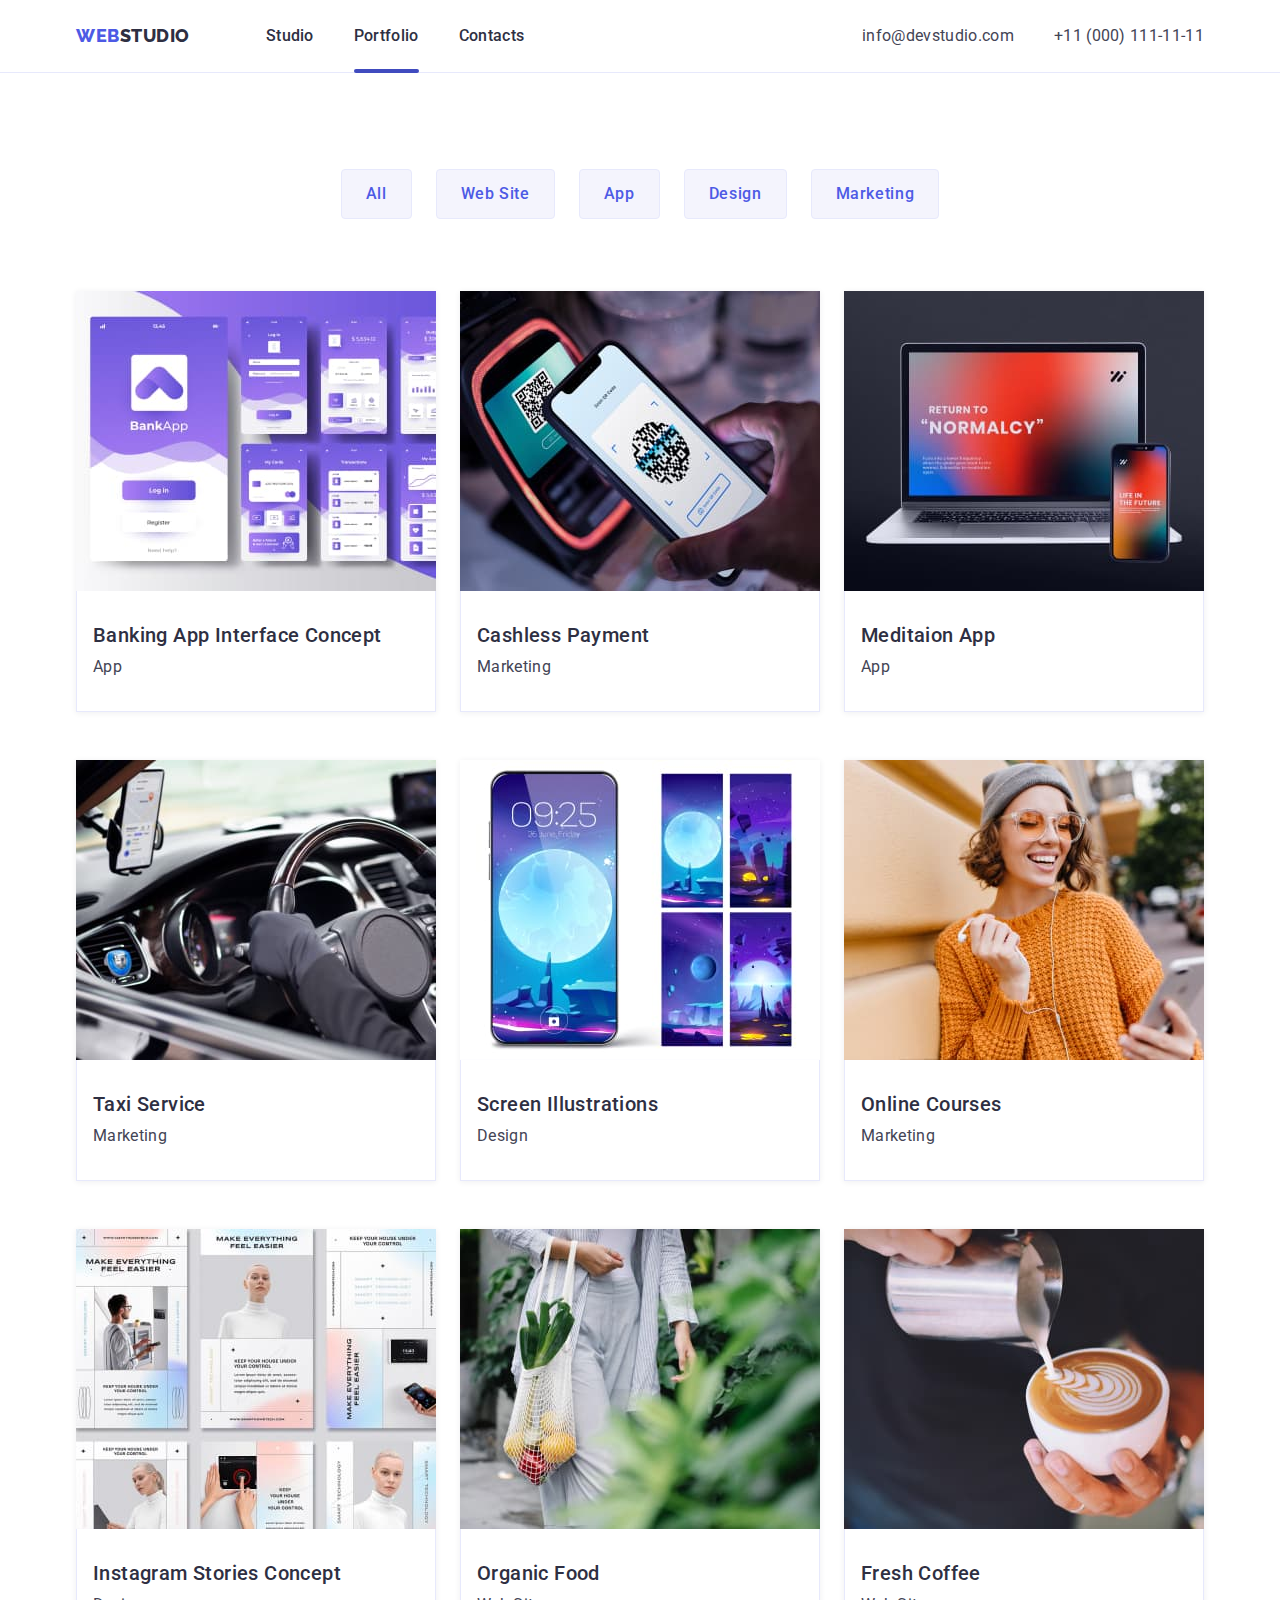
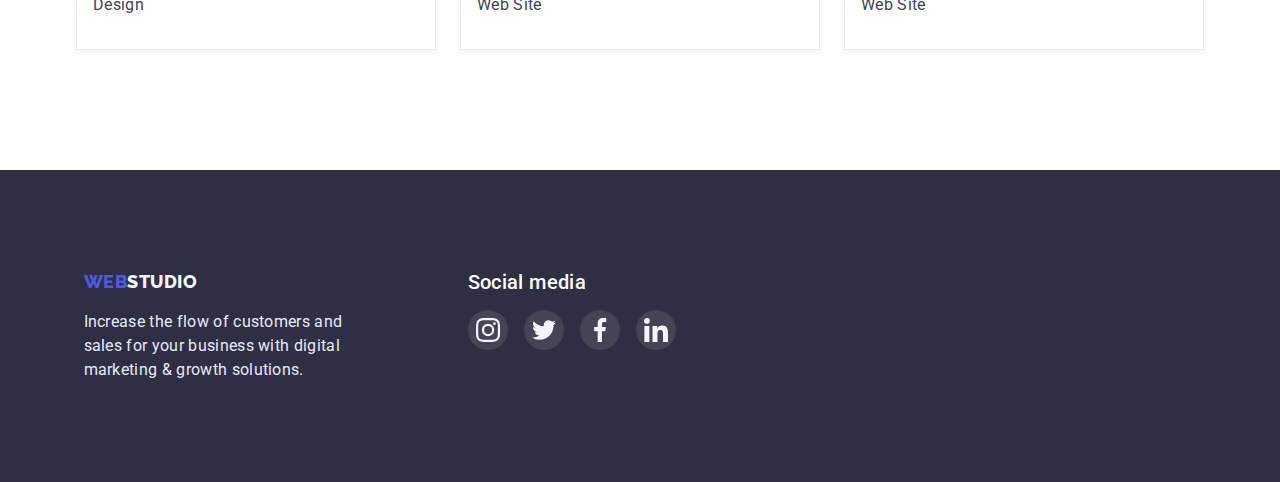
==== portfolio.html @ bfdf7312 "Initial commit" ====
<!DOCTYPE html>
<html lang="en">
  <head>
    <meta charset="UTF-8" />
    <meta http-equiv="X-UA-Compatible" content="IE=edge" />
    <meta name="viewport" content="width=device-width, initial-scale=1.0" />
    <title>Document</title>
    <style>
      @import url("https://fonts.googleapis.com/css2?family=Raleway:wght@800&family=Roboto:wght@400;500;700;900&display=swap");
    </style>
    <link
      rel="stylesheet"
      href="https://cdnjs.cloudflare.com/ajax/libs/modern-normalize/1.1.0/modern-normalize.min.css"
    />

    <link rel="stylesheet" href="./css/styles.css" />
  </head>
  <body>
    <header class="header border">
      <section class="section no-padding">
        <div class="container main-nav">
          <nav class="main-nav">
            <a href="./index.html" class="logo"
              >Web<span class="header-logo">Studio</span></a
            >

            <ul class="site-nav list">
              <li class="item">
                <a href="./index.html" class="link">Studio</a>
              </li>

              <li class="item">
                <a href="./portfolio.html" class="link current">Portfolio</a>
              </li>

              <li class="item"><a href="" class="link">Contacts</a></li>
            </ul>
          </nav>
          <ul class="mail-tel list">
            <li class="item">
              <a href="mailto:info@devstudio.com" class="mail"
                >info@devstudio.com</a
              >
            </li>

            <li class="item">
              <a href="tel:+110001111111" class="tel">+11 (000) 111-11-11</a>
            </li>
          </ul>
        </div>
      </section>
    </header>

    <!--buttons-->
    <main>
      <section class="section portfolio">
        <div class="container portfolio-btn">
          <h1 class="portfolio-title invisible">Portfolio</h1>
          <ul class="sorting list">
            <li class="sorting-btn">
              <button type="button" class="button-portfolio">All</button>
            </li>

            <li class="sorting-btn">
              <button type="button" class="button-portfolio">Web Site</button>
            </li>

            <li class="sorting-btn">
              <button type="button" class="button-portfolio">App</button>
            </li>
            <li class="sorting-btn">
              <button type="button" class="button-portfolio">Design</button>
            </li>
            <li class="sorting-btn">
              <button type="button" class="button-portfolio">Marketing</button>
            </li>
          </ul>

          <!--portfolio-->
          <ul class="card-set list">
            <li class="item-cards">
              <a href="" class="link">
                <div class="img-container">
                  <img
                    src="./images/portfolio/banking-app.jpg"
                    alt="banking app"
                    width="360"
                  />
                  <p class="overlay">
                    14 Stylish and User-Friendly App Design Concepts · Task
                    Manager App · Calorie Tracker App · Exotic Fruit Ecommerce
                    App · Cloud Storage App
                  </p>
                </div>
                <div class="card-thumb">
                  <h3 class="cards-title">Banking App Interface Concept</h3>
                  <p class="cards-text">App</p>
                </div></a
              >
            </li>

            <li class="item-cards">
              <a href="" class="link">
                <div class="img-container">
                  <img
                    src="./images/portfolio/cashless-payment.jpg"
                    alt="cashless payment"
                    width="360"
                  />
                  <p class="overlay">
                    14 Stylish and User-Friendly App Design Concepts · Task
                    Manager App · Calorie Tracker App · Exotic Fruit Ecommerce
                    App · Cloud Storage App
                  </p>
                </div>
                <div class="card-thumb">
                  <h3 class="cards-title">Cashless Payment</h3>
                  <p class="cards-text">Marketing</p>
                </div></a
              >
            </li>

            <li class="item-cards">
              <a href="" class="link">
                <div class="img-container">
                  <img
                    src="./images/portfolio/meditaion-app.jpg"
                    alt="meditaion app"
                    width="360"
                  />
                  <p class="overlay">
                    14 Stylish and User-Friendly App Design Concepts · Task
                    Manager App · Calorie Tracker App · Exotic Fruit Ecommerce
                    App · Cloud Storage App
                  </p>
                </div>
                <div class="card-thumb">
                  <h3 class="cards-title">Meditaion App</h3>
                  <p class="cards-text">App</p>
                </div>
              </a>
            </li>

            <li class="item-cards">
              <a href="" class="link">
                <div class="img-container">
                  <img
                    src="./images/portfolio/taxi-service.jpg"
                    alt="taxi service"
                    width="360"
                  />
                  <p class="overlay">
                    14 Stylish and User-Friendly App Design Concepts · Task
                    Manager App · Calorie Tracker App · Exotic Fruit Ecommerce
                    App · Cloud Storage App
                  </p>
                </div>

                <div class="card-thumb">
                  <h3 class="cards-title">Taxi Service</h3>
                  <p class="cards-text">Marketing</p>
                </div></a
              >
            </li>

            <li class="item-cards">
              <a href="" class="link">
                <div class="img-container">
                  <img
                    src="./images/portfolio/screen-illustration.jpg"
                    alt="screen illustrations"
                    width="360"
                  />
                  <p class="overlay">
                    14 Stylish and User-Friendly App Design Concepts · Task
                    Manager App · Calorie Tracker App · Exotic Fruit Ecommerce
                    App · Cloud Storage App
                  </p>
                </div>
                <div class="card-thumb">
                  <h3 class="cards-title">Screen Illustrations</h3>
                  <p class="cards-text">Design</p>
                </div></a
              >
            </li>

            <li class="item-cards">
              <a href="" class="link">
                <div class="img-container">
                  <img
                    src="./images/portfolio/online-courses.jpg"
                    alt="online courses"
                    width="360"
                  />
                  <p class="overlay">
                    14 Stylish and User-Friendly App Design Concepts · Task
                    Manager App · Calorie Tracker App · Exotic Fruit Ecommerce
                    App · Cloud Storage App
                  </p>
                </div>
                <div class="card-thumb">
                  <h3 class="cards-title">Online Courses</h3>
                  <p class="cards-text">Marketing</p>
                </div></a
              >
            </li>

            <li class="item-cards">
              <a href="" class="link">
                <div class="img-container">
                  <img
                    src="./images/portfolio/ig-stories-concept.jpg"
                    alt="instagram stories concept"
                    width="360"
                  />
                  <p class="overlay">
                    14 Stylish and User-Friendly App Design Concepts · Task
                    Manager App · Calorie Tracker App · Exotic Fruit Ecommerce
                    App · Cloud Storage App
                  </p>
                </div>
                <div class="card-thumb">
                  <h3 class="cards-title">Instagram Stories Concept</h3>
                  <p class="cards-text">Design</p>
                </div></a
              >
            </li>

            <li class="item-cards">
              <a href="" class="link">
                <div class="img-container">
                  <img
                    src="./images/portfolio/organic-food.jpg"
                    alt="organic food"
                    width="360"
                  />
                  <p class="overlay">
                    14 Stylish and User-Friendly App Design Concepts · Task
                    Manager App · Calorie Tracker App · Exotic Fruit Ecommerce
                    App · Cloud Storage App
                  </p>
                </div>
                <div class="card-thumb">
                  <h3 class="cards-title">Organic Food</h3>
                  <p class="cards-text">Web Site</p>
                </div></a
              >
            </li>

            <li class="item-cards">
              <a href="" class="link">
                <div class="img-container">
                  <img
                    src="./images/portfolio/fresh-cofee.jpg"
                    alt="fresh Coffee"
                    width="360"
                  />
                  <p class="overlay">
                    14 Stylish and User-Friendly App Design Concepts · Task
                    Manager App · Calorie Tracker App · Exotic Fruit Ecommerce
                    App · Cloud Storage App
                  </p>
                </div>
                <div class="card-thumb">
                  <h3 class="cards-title">Fresh Coffee</h3>
                  <p class="cards-text">Web Site</p>
                </div></a
              >
            </li>
          </ul>
        </div>
      </section>
    </main>

    <footer class="footer">
      <div class="container footer-container">
        <div class="footer-main">
          <a href="./index.html" class="logo"
            >Web<span class="footer-logo">Studio</span></a
          >
          <p class="footer-text">
            Increase the flow of customers and sales for your business with
            digital marketing & growth solutions.
          </p>
        </div>
        <div class="footer-soc">
          <h3 class="name-title footer-title">Social media</h3>
          <ul class="footer-soc-list list">
            <li class="footer-soc-item">
              <a href="" class="footer-soc-link link"
                ><svg class="footer-soc-icon" width="24px" height="24px">
                  <use href="./images/icons.svg#icon-instagram"></use>
                </svg>
              </a>
            </li>
            <li class="footer-soc-item">
              <a href="" class="footer-soc-link link"
                ><svg class="footer-soc-icon" width="24x" height="24px">
                  <use href="./images/icons.svg#icon-twitter"></use>
                </svg>
              </a>
            </li>
            <li class="footer-soc-item">
              <a href="" class="footer-soc-link link"
                ><svg class="footer-soc-icon" width="24px" height="24px">
                  <use href="./images/icons.svg#icon-facebook"></use>
                </svg>
              </a>
            </li>
            <li class="footer-soc-item">
              <a href="" class="footer-soc-link link"
                ><svg class="footer-soc-icon" width="24px" height="24px">
                  <use href="./images/icons.svg#icon-linkedin"></use>
                </svg>
              </a>
            </li>
          </ul>
        </div>
      </div>
    </footer>
  </body>
</html>
---- css/styles.css ----
:root {
  --primary-text-color: #434455;
  --title-text-color: #2e2f42;
  --accent-color: #4d5ae5;
  --primary-white-color: #ffffff;
  --secondary-background-color: #f4f4fd;
  --dark-accent-color: #404bbf;
  --card-set-gap: 24px;
}
/*styles for index.html*/
* {
  margin: 0;
  padding: 0;
  box-sizing: border-box;
}
body {
  background-color: var(--primary-white-color);
  color: var(--primary-text-color);

  font-family: Roboto, sans-serif;
}

a,
h1,
h2,
h3,
h4,
h5,
h6,
p,
ul {
  margin-top: 0;
  margin-bottom: 0;
}

img {
  display: block;
  max-width: 100%;
  height: auto;
}
.invisible {
  display: none;
}

.list {
  padding: 0;
  margin: 0;
  list-style: none;
}

/*header*/

.header {
  background-color: var(--primary-white-color);
  padding: 0;
}

/* main-nav */

.main-nav {
  display: flex;
  align-items: center;
  justify-content: space-around;
}

/* logo */

.logo {
  color: var(--accent-color);
  font-family: Raleway, sans-serif;
  font-style: normal;

  font-weight: 800;
  font-size: 18px;
  line-height: 1.33;
  letter-spacing: 0.03em;
  text-transform: uppercase;
  text-decoration: none;
}

.header-logo {
  color: var(--title-text-color);
}

.header.border {
  border-bottom: 1px solid #e7e9fc;
}

/* site-nav */

.site-nav {
  display: flex;
  margin-left: 76px;
}

.site-nav .item + .item {
  margin-left: 40px;
}
.link {
  text-decoration: none;
}
.site-nav .link {
  display: block;
  padding-top: 24px;
  padding-bottom: 24px;

  color: var(--title-text-color);
  font-style: normal;
  font-weight: 500;
  font-size: 16px;
  line-height: 1.5;
  letter-spacing: 0.02em;
  text-decoration: none;
  transition: color 250ms cubic-bezier(0.4, 0, 0.2, 1);
}

.site-nav .link:hover,
.site-nav .link:focus {
  color: var(--primary-text-color);
}

.site-nav .link:active {
  color: var(--dark-accent-color);
}

.item {
  position: relative;
}

.site-nav .link.current::after {
  content: "";
  position: absolute;
  left: 0;
  bottom: -1px;
  transition: transform 250ms cubic-bezier(0.4, 0, 0.2, 1);
  width: 100%;
  height: 4px;
  background-color: var(--dark-accent-color);
  border-radius: 2px;
}

.site-nav .link.current:hover,
.site-nav .link.current:focus {
  color: var(--dark-accent-color);
}

/* contacts */
.mail-tel {
  display: flex;
  margin-left: auto;
}

.mail-tel .item + .item {
  margin-left: 40px;
}

.mail-tel,
.mail,
.tel {
  color: var(--primary-text-color);
  font-style: normal;
  font-weight: 400;
  font-size: 16px;
  line-height: 1.5;
  letter-spacing: 0.02em;
  text-decoration: none;

  transition: color 250ms cubic-bezier(0.4, 0, 0.2, 1);
}

.mail-tel:hover,
.mail:hover,
.tel:hover,
.mail-tel:focus,
.mail:focus,
.tel:focus {
  color: var(--dark-accent-color);
}

/* container */
.container {
  margin-left: auto;
  margin-right: auto;
  padding-left: 15px;
  padding-right: 15px;
  width: 1158px;
}

/* hero */
.section.hero {
  max-width: 1440px;
  height: 600px;
  background-image: linear-gradient(
      rgba(46, 47, 66, 0.7),
      rgba(46, 47, 66, 0.7)
    ),
    url(../images/people-office.jpg);

  background-repeat: no-repeat;
  background-position: center;
  background-size: cover;
  margin: 0 auto;
}

.section.no-padding {
  padding-top: 0;
  padding-bottom: 0;
}

.section {
  padding-top: 120px;
  padding-bottom: 120px;
}

.hero {
  padding-top: 188px;
  padding-bottom: 188px;
  background-color: var(--title-text-color);
  text-align: center;
}
.hero-title {
  margin-left: auto;
  margin-right: auto;
  margin-top: 0;
  margin-bottom: 48px;

  color: var(--primary-white-color);
  font-style: normal;
  font-weight: 700;
  font-size: 56px;
  line-height: 1.07;
  letter-spacing: 0.02em;
  text-align: center;
}

.button {
  display: inline-block;
  padding: 16px 32px;
  min-width: 169px;

  border: none;
  color: var(--primary-white-color);
  background-color: var(--accent-color);
  box-shadow: 0px 4px 4px rgba(0, 0, 0, 0.15);
  border-radius: 4px;
  font-weight: 500;
  font-size: 16px;
  line-height: 1.18;
  align-items: center;
  letter-spacing: 0.04em;
  cursor: pointer;

  transition: background-color 250ms cubic-bezier(0.4, 0, 0.2, 1),
    box-shadow 250ms cubic-bezier(0.4, 0, 0.2, 1);
}

.button:hover,
button:focus {
  background-color: var(--dark-accent-color);
  box-shadow: 0px 1px 6px rgba(46, 47, 66, 0.08),
    0px 1px 1px rgba(46, 47, 66, 0.16), 0px 2px 1px rgba(46, 47, 66, 0.08);
}

.button:active {
  background-color: var(--dark-accent-color);
  box-shadow: 0px 4px 4px rgba(0, 0, 0, 0.15);
  border-radius: 4px;
}

/* foundation */

.section-title {
  margin-top: 0;
  margin-bottom: 72px;

  color: var(--title-text-color);
  font-weight: 700;
  font-size: 36px;
  line-height: 1.1;
  text-align: center;
  text-transform: capitalize;
  letter-spacing: 0.02em;
}
.foundation-list {
  display: flex;
}

.foundation-list .foundation-text + .foundation-text {
  margin-left: 24px;
}

.foundation-list .title {
  margin-top: 0;
  margin-bottom: 8px;
  color: var(--title-text-color);
  font-style: normal;
  font-weight: 500;
  font-size: 20px;
  line-height: 1.2;
  letter-spacing: 0.02em;
}

.text {
  font-style: normal;
  font-weight: 400;
  font-size: 16px;
  line-height: 1.5;
  letter-spacing: 0.02em;
  margin-top: 0;
  margin-bottom: 0;
  padding-bottom: 0;
}

.icon-container {
  display: flex;
  align-items: center;
  justify-content: center;
  border-radius: 4px;
  margin-bottom: 8px;
  background-color: var(--secondary-background-color);
  width: 264px;
  height: 112px;
}

.foundation-icon {
  width: 64px;
  height: 64px;
}

/* what are we doing */

.work {
  display: flex;
  padding-top: 0;
}
.work .item-img + .item-img {
  margin-left: 24px;
}

/* team */

.team {
  display: flex;
  background-color: var(--secondary-background-color);
}

.team .item-team + .item-team {
  margin-left: 24px;
}
.card-content {
  height: 168px;
  width: 264px;
  padding: 32px 16px;
  background-color: var(--primary-white-color);
  box-shadow: 0px 1px 6px rgba(46, 47, 66, 0.08),
    0px 1px 1px rgba(46, 47, 66, 0.16), 0px 2px 1px rgba(46, 47, 66, 0.08);
  border-radius: 0px 0px 4px 4px;
}

.name-title {
  margin-top: 0;
  margin-bottom: 8px;

  color: var(--title-text-color);
  font-style: normal;
  font-weight: 500;
  font-size: 20px;
  line-height: 1.2;
  letter-spacing: 0.02em;
  text-align: center;
}

.name-text {
  margin-top: 0;
  margin-bottom: 0px;

  color: var(--primary-text-color);
  font-weight: 400;
  font-size: 16px;
  line-height: 1.5;
  letter-spacing: 0.02em;
  text-align: center;
}
.team-soc-list {
  display: flex;
  justify-content: center;
  align-items: center;
}

.team-soc-item {
  width: 40px;
  height: 40px;
}

.team-soc-link {
  margin-top: 8px;
  width: 100%;
  height: 100%;
  border-radius: 50%;
  background-color: var(--accent-color);
  display: flex;
  align-items: center;
  justify-content: center;

  transition: background-color 250ms cubic-bezier(0.4, 0, 0.2, 1);
}
.team-soc-link:hover,
.team-soc-link:focus {
  background-color: var(--dark-accent-color);
}

.team-soc-list .team-soc-item + .team-soc-item {
  margin-left: 24px;
}

.team-soc-icon {
  fill: #f4f4fd;
}

/*customers*/
.section.customers {
  padding-top: 130px;
}

.customers-list {
  display: flex;
  justify-content: center;
  align-items: center;
}

.customers-item {
  width: 168px;
  height: 88px;
}

.customers-link {
  display: flex;
  align-items: center;
  justify-content: center;

  width: 100%;
  height: 100%;
  border: 1px solid #8e8f99;
  border-radius: 4px;

  transition: border 250ms cubic-bezier(0.4, 0, 0.2, 1);
}

.customers-link:hover,
.customers-link:focus {
  border: 1px solid var(--dark-accent-color);
}

.customers-icon {
  fill: #8e8f99;

  transition: fill 250ms cubic-bezier(0.4, 0, 0.2, 1);
}

.customers-link:hover .customers-icon,
.customers-link:focus .customers-icon {
  fill: var(--dark-accent-color);
}

.customers-list .customers-item + .customers-item {
  margin-left: 24px;
}

/* footer */
.footer {
  padding-top: 100px;
  padding-bottom: 100px;
  padding-left: 15px;
  background-color: var(--title-text-color);
  display: flex;
}

.footer-container {
  display: flex;
}

.footer-logo {
  color: var(--secondary-background-color);
}
.footer-text {
  width: 264px;
  margin-top: 16px;
  margin-bottom: 0;
  color: #e7e9fc;
  font-style: normal;
  font-weight: 400;
  font-size: 16px;
  line-height: 1.5;
  letter-spacing: 0.02em;
}

.name-title.footer-title {
  margin-bottom: 0;
  color: var(--primary-white-color);
  text-align: left;
}

.footer-soc {
  margin-left: 120px;
}

.footer-soc-list {
  display: flex;
  justify-content: center;
}

.footer-soc-item {
  width: 40px;
  height: 40px;
}

.footer-soc-link {
  margin-top: 16px;
  width: 100%;
  height: 100%;
  border-radius: 50%;
  background: rgba(255, 255, 255, 0.1);
  display: flex;
  align-items: center;
  justify-content: center;

  transition: background-color 250ms cubic-bezier(0.4, 0, 0.2, 1);
}
.footer-soc-link:hover,
.footer-soc-link:focus {
  background-color: #31d0aa;
}

.footer-soc-list .footer-soc-item + .footer-soc-item {
  margin-left: 16px;
}

.footer-soc-icon {
  fill: #f4f4fd;
}

/*styles for portfolio.html*/

/* buttons */

.section.portfolio {
  padding-top: 96px;
}

.portfolio-title {
  margin-top: 0;
  margin-bottom: 0;
  padding: 0;
}
.sorting {
  display: flex;
  justify-content: center;
  margin-bottom: 72px;
}

.sorting .sorting-btn + .sorting-btn {
  margin-left: 24px;
}

.button-portfolio {
  display: inline-block;
  padding: 12px 24px;
  min-width: 69px;

  color: var(--accent-color);
  background: var(--secondary-background-color);
  border: 1px solid #e7e9fc;
  border-radius: 4px;
  font-weight: 500;
  font-size: 16px;
  line-height: 1.5;
  align-items: center;
  letter-spacing: 0.04em;
  cursor: pointer;
  text-align: center;
  transition: color 250ms cubic-bezier(0.4, 0, 0.2, 1),
    background-color 250ms cubic-bezier(0.4, 0, 0.2, 1),
    box-shadow 250ms cubic-bezier(0.4, 0, 0.2, 1),
    border 250ms cubic-bezier(0.4, 0, 0.2, 1);
}

.button-portfolio:hover,
.button-portfolio:focus {
  color: var(--primary-white-color);
  background-color: var(--dark-accent-color);
  box-shadow: 0px 3px 1px rgba(0, 0, 0, 0.1), 0px 2px 1px rgba(0, 0, 0, 0.08),
    0px 2px 2px rgba(0, 0, 0, 0.12);
  border: 1px solid var(--accent-color);
}

.cards-title {
  margin-bottom: 8px;

  color: var(--title-text-color);
  font-weight: 500;
  font-size: 20px;
  line-height: 1.2;
  letter-spacing: 0.02em;
}

.cards-text {
  margin-top: 0;
  margin-bottom: 0;

  color: var(--primary-text-color);
  font-weight: 400;
  font-size: 16px;
  line-height: 1.5;
  letter-spacing: 0.02em;
}
/* card-set */

.card-set {
  padding: 0;
  margin: 0;
  list-style: none;

  display: flex;
  flex-wrap: wrap;

  margin-left: calc(-1 * var(--card-set-gap));
}

.card-set > .item-cards {
  flex-basis: calc(100% / 3 - var(--card-set-gap));
  margin-left: var(--card-set-gap);
}
.item-cards {
  margin-top: 0;
  margin-bottom: 48px;
  box-shadow: 0px 1px 6px rgba(46, 47, 66, 0.08);
  transition: box-shadow 250ms cubic-bezier(0.4, 0, 0.2, 1);
}

.item-cards:hover {
  box-shadow: 0px 1px 6px rgba(46, 47, 66, 0.08),
    0px 1px 1px rgba(46, 47, 66, 0.16), 0px 2px 1px rgba(46, 47, 66, 0.08);
}

.item-cards:nth-last-child(-n + 3) {
  margin-bottom: 0;
}

.card-thumb {
  padding: 32px 16px;
  background-color: var(--primary-white-color);

  border: 1px solid #e7e9fc;
  border-top: 0;
}

.item-cards:hover .overlay,
.item-cards:focus .overlay {
  border: 0.5px solid #f4f4fd;
  box-shadow: 0px 1px 6px rgba(46, 47, 66, 0.08),
    0px 1px 1px rgba(46, 47, 66, 0.16), 0px 2px 1px rgba(46, 47, 66, 0.08);
}
.img-container:hover .overlay,
.img-container:focus .overlay {
  transform: translate(0, 0);
}

.img-container {
  position: relative;
  overflow: hidden;
}

.overlay {
  position: absolute;
  left: 0;
  top: 0;
  transform: translate(0, 100%);
  transition: transform 250ms cubic-bezier(0.4, 0, 0.2, 1);

  width: 100%;
  height: 100%;
  color: var(--secondary-background-color);
  font-style: normal;
  font-weight: 400;
  font-size: 16px;
  line-height: 24px;
  letter-spacing: 0.02em;
  background: var(--accent-color);
  background-blend-mode: soft-light;
  mix-blend-mode: normal;
  padding: 40px 32px 164px 32px;
}
.item-cards:hover .overlay,
.item-cards:focus .overlay {
  transform: translate(0, 0);
}

/* modal */
.backdrop.is-hidden {
  opacity: 0;
  visibility: hidden;
  pointer-events: none;
}

.backdrop {
  position: fixed;
  top: 0;
  left: 0;
  z-index: 100;

  width: 100%;
  height: 100%;
  background-color: rgba(46, 47, 66, 0.4);
  transition: opacity 250ms cubic-bezier(0.4, 0, 0.2, 1),
    visibility 250ms cubic-bezier(0.4, 0, 0.2, 1);
}

.modal {
  position: absolute;
  top: 50%;
  left: 50%;
  transform: translate(-50%, -50%);

  width: 408px;
  height: 576px;

  background-color: #fcfcfc;
  box-shadow: 0px 1px 1px rgba(0, 0, 0, 0.14), 0px 1px 3px rgba(0, 0, 0, 0.12),
    0px 2px 1px rgba(0, 0, 0, 0.2);
  border-radius: 4px;
}

.modal-btn {
  position: absolute;
  top: 24px;
  right: 24px;
  padding: 0;

  display: flex;
  justify-content: center;
  align-items: center;

  width: 24px;
  height: 24px;
  border-radius: 50%;
  background-color: #e7e9fc;
  border: 1px solid rgba(0, 0, 0, 0.1);
  cursor: pointer;

  transition: background-color 250ms cubic-bezier(0.4, 0, 0.2, 1);
}

.modal-btn:hover,
.modal-btn:focus {
  background-color: var(--dark-accent-color);
}

.modal-btn-icon {
  fill: #000;
  transition: fill 250ms cubic-bezier(0.4, 0, 0.2, 1);
}

.modal-btn:hover .modal-btn-icon,
.modal-btn:focus .modal-btn-icon {
  fill: var(--primary-white-color);
}
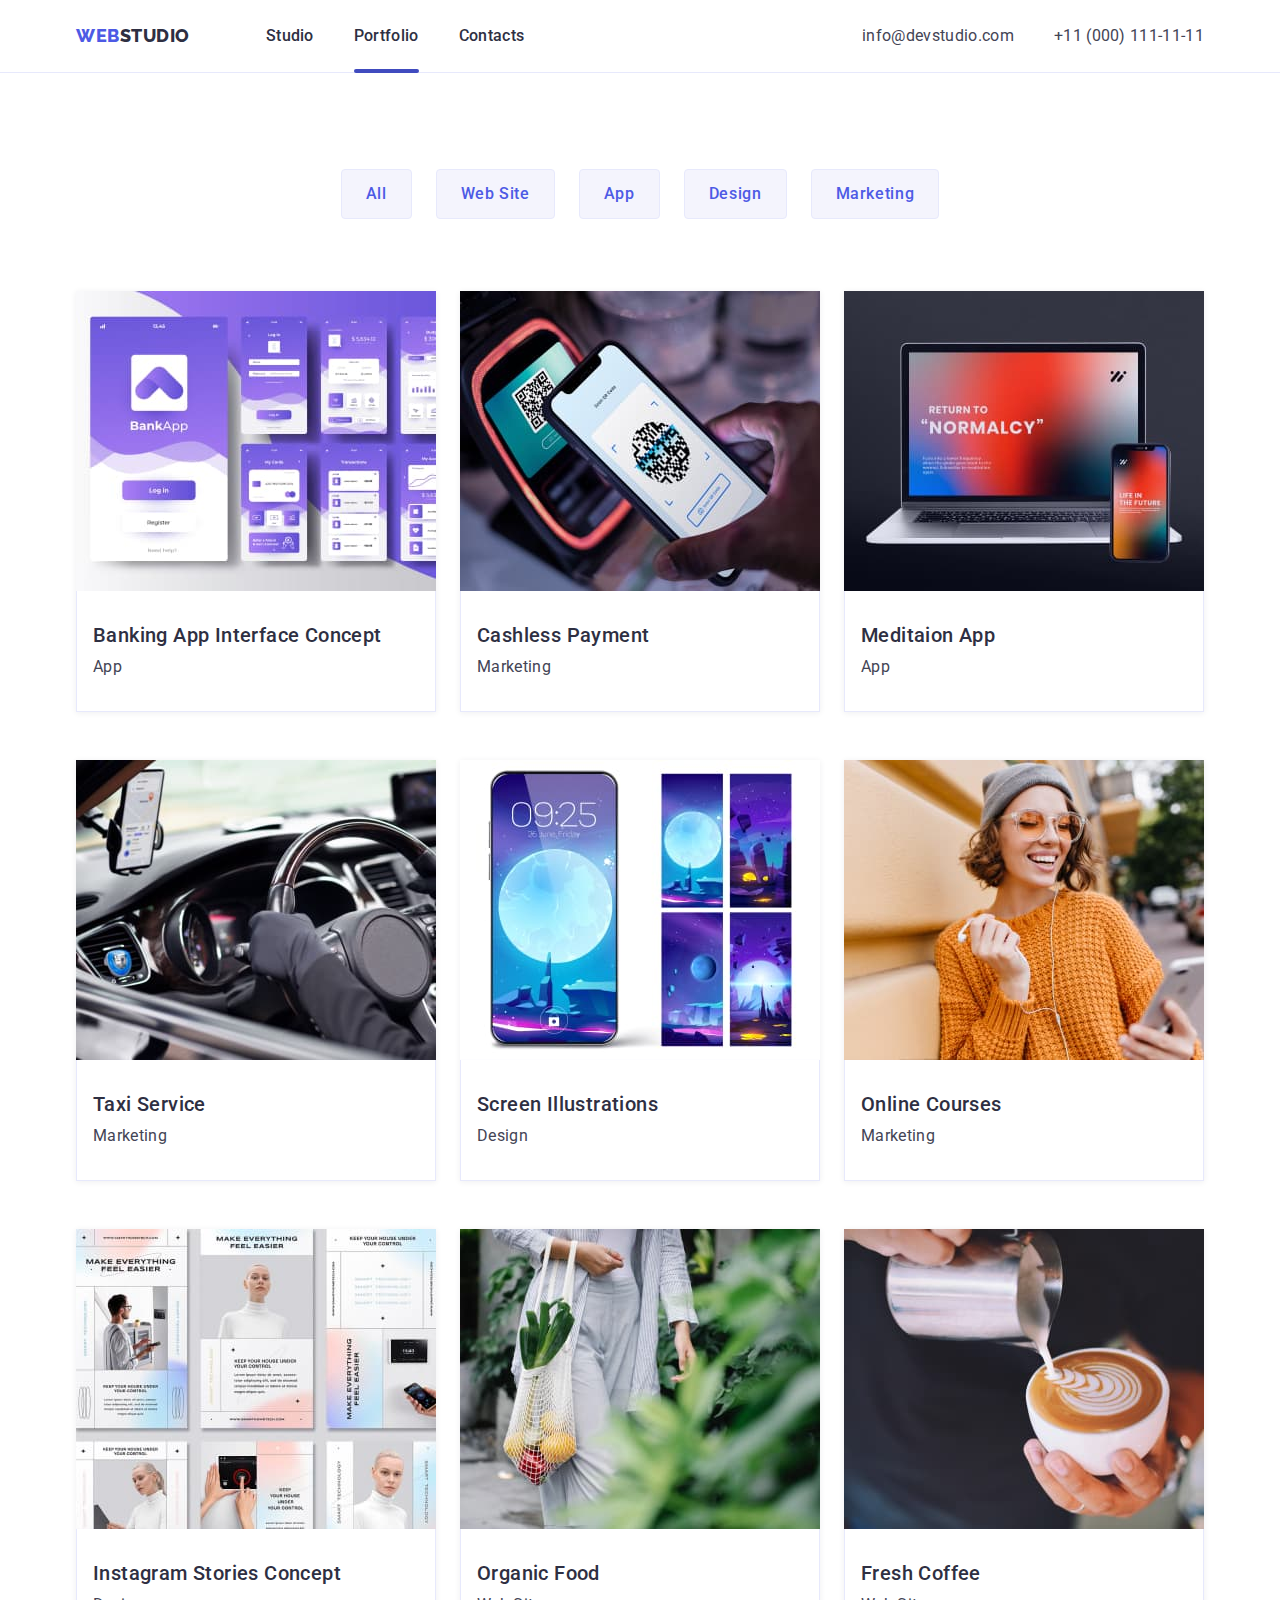
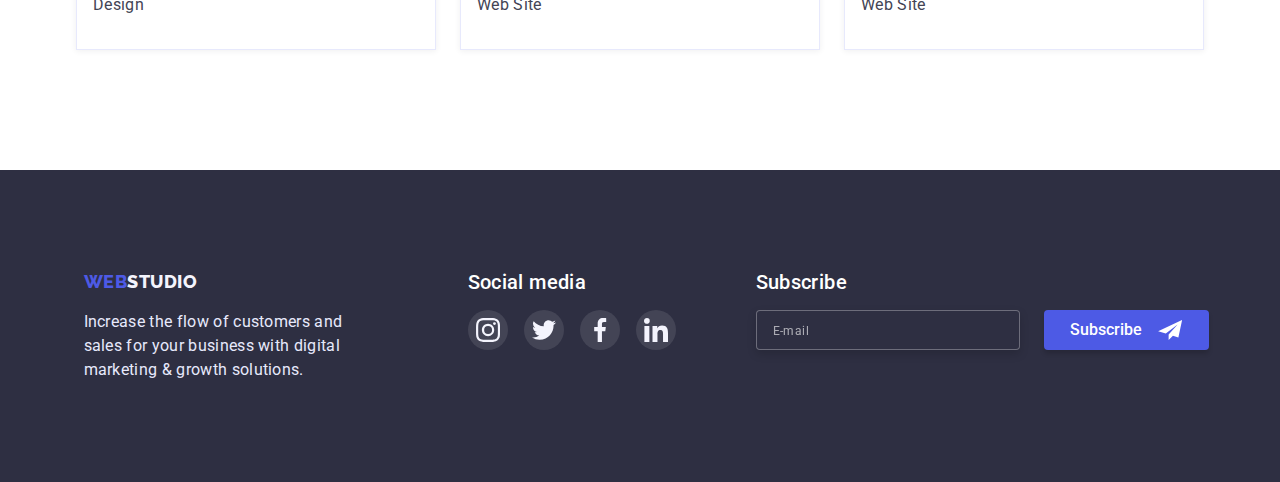
==== commit 19bfded7: "hw 6" ====
--- a/portfolio.html
+++ b/portfolio.html
@@ -272,6 +272,7 @@
       </section>
     </main>
 
+   
     <footer class="footer">
       <div class="container footer-container">
         <div class="footer-main">
@@ -316,7 +317,22 @@
             </li>
           </ul>
         </div>
+      <div class="subscribe-footer">
+          <form class="form-footer">
+            <h3 class="name-title footer-title">Subscribe</h3>
+            <div class="subscribe-container">
+              <input class="sub-input" type="email" name="email" placeholder="E-mail" />
+              <button type="submit" class="footer-btn">Subscribe
+                <svg class="send-icon" width="24px" height="20px">
+                  <use href="./images/icons.svg#icon-send"></use>
+                </svg>
+              </button>
+            </div>
+          </form>
+        </div>
       </div>
+      </div>
+
     </footer>
   </body>
 </html>
--- a/css/styles.css
+++ b/css/styles.css
@@ -48,6 +48,7 @@
   list-style: none;
 }
 
+
 /*header*/
 
 .header {
@@ -67,7 +68,7 @@
 
 .logo {
   color: var(--accent-color);
-  font-family: Raleway, sans-serif;
+  font-family: Raleway, sans-serif; 
   font-style: normal;
 
   font-weight: 800;
@@ -470,6 +471,7 @@
 .footer {
   padding-top: 100px;
   padding-bottom: 100px;
+ 
   padding-left: 15px;
   background-color: var(--title-text-color);
   display: flex;
@@ -539,6 +541,86 @@
   fill: #f4f4fd;
 }
 
+.subscribe-footer { padding: 0;
+  display: block;
+  margin-left: 80px;
+}
+
+.form-footer {
+  }
+
+
+.subscribe-container {display: flex;}
+
+.sub-input { padding: 8px 16px;
+  margin-top: 16px;
+  width: 264px;
+height: 40px;
+
+  background: #2E2F42;
+  border: 1px solid rgba(255, 255, 255, 0.3);
+filter: drop-shadow(0px 4px 4px rgba(0, 0, 0, 0.15));
+border-radius: 4px;
+
+
+color: var(--primary-white-color);}
+
+.sub-input::placeholder {
+
+  
+  font-weight: 400;
+  font-size: 12px;
+  line-height: 2;
+
+ letter-spacing: 0.04em;
+
+color: rgba(255, 255, 255, 0.6);}
+
+.sub-input:focus
+ {outline: none;
+  border: 1px solid #4D5AE5;
+  
+}
+
+.footer-btn {
+  display: flex;
+flex-direction: row;
+margin-top: 16px;
+margin-left: 24px;
+padding: 8px 24px;
+  
+width: 165px;
+height: 40px;
+
+justify-content: center;
+align-items: center;
+text-align: center;
+
+border: none;
+color: var(--primary-white-color);
+background-color: var(--accent-color);
+box-shadow: 0px 4px 4px rgba(0, 0, 0, 0.15);
+border-radius: 4px;
+
+font-weight: 500;
+font-size: 16px;
+line-height: 1.5;
+
+cursor: pointer;
+
+transition: background-color 250ms cubic-bezier(0.4, 0, 0.2, 1),
+
+}
+
+.footer-btn:hover,
+.footer-btn:focus {
+  background-color: var(--dark-accent-color);
+
+}
+.send-icon {margin-left: 16px;}
+
+
+
 /*styles for portfolio.html*/
 
 /* buttons */
@@ -716,6 +798,9 @@
 }
 
 .modal {
+  padding: 24px;
+  padding-top: 72px;
+  
   position: absolute;
   top: 50%;
   left: 50%;
@@ -728,6 +813,7 @@
   box-shadow: 0px 1px 1px rgba(0, 0, 0, 0.14), 0px 1px 3px rgba(0, 0, 0, 0.12),
     0px 2px 1px rgba(0, 0, 0, 0.2);
   border-radius: 4px;
+
 }
 
 .modal-btn {
@@ -764,3 +850,183 @@
 .modal-btn:focus .modal-btn-icon {
   fill: var(--primary-white-color);
 }
+  /* form */
+
+.modal-form {
+  display: flex;
+  flex-direction: column;
+}
+
+.modal-text {
+  font-family: 'Roboto';
+font-style: normal;
+font-weight: 500;
+font-size: 16px;
+margin-bottom: 14px;
+text-align: center;
+color: #2E2F42;
+}
+
+.modal-form-field {
+
+}
+
+.modal-form-input-desc {
+  display: block;
+  margin-bottom: 4px;
+
+  font-family: 'Roboto';
+font-style: normal;
+font-weight: 400;
+font-size: 12px;
+letter-spacing: 0.01em;
+color: #8E8F99;
+}
+
+.modal-form-input {
+  width: 100%;
+  height: 40px;
+  border: 1px solid rgba(33, 33, 33, 0.2);
+border-radius: 4px;
+margin-bottom: 8px;
+padding-left: 38px;
+
+font-family: 'Roboto';
+font-style: normal;
+font-weight: 400;
+font-size: 12px;
+transition: border 250ms cubic-bezier(0.4, 0, 0.2, 1);
+
+}
+
+.modal-form-chek-desc {
+  font-family: 'Roboto';
+font-style: normal;
+font-weight: 400;
+font-size: 12px;
+letter-spacing: 0.04em;
+
+color: #757575;}
+
+.modal-form-input-wrapper {position: relative;}
+
+
+
+.modal-form-icon {
+  position: absolute;
+  color: var(--title-text-color);
+  display: block;
+  top: 50%;
+  left: 19px;
+  transform: translateY(-50%);
+  width: 18px;
+  
+  fill: var(--title-text-color);
+
+
+transition: fill 250ms cubic-bezier(0.4, 0, 0.2, 1);
+  
+}
+
+ .modal-form-input:focus
+ {outline: none;
+  border: 1px solid #4D5AE5;
+  
+}
+  
+.modal-form-input:focus + .modal-form-icon
+ {
+  fill: var(--accent-color);}
+
+  .modal-form-message {margin-bottom: 16px;
+    padding: 8px 16px;
+  width: 100%;
+height: 120px;
+
+outline: none;
+resize: none;
+
+font-family: 'Roboto';
+font-style: normal;
+font-weight: 400;
+font-size: 12px;
+
+border: 1px solid rgba(33, 33, 33, 0.2);
+border-radius: 4px;
+transition: border 250ms cubic-bezier(0.4, 0, 0.2, 1);
+}
+
+.modal-form-message::placeholder {color: rgba(117, 117, 117, 0.5);
+}
+.modal-form-message:focus {outline: none;
+  border: 1px solid #4D5AE5;}
+
+
+
+.modal-form-chek-desc::before {content: '';
+  display: block;
+width: 16px;
+  height: 16px;
+border: 1.25px solid #2E2F42;
+border-radius: 2px;
+cursor: pointer;
+margin-right: 8px;
+}
+
+
+.modal-form-chek:checked + .modal-form-chek-desc::before {
+  background-image: url(../images/icon-done.svg);
+  background-size: 10px 8px;
+  
+
+  background-repeat: no-repeat;
+  background-position: center;
+  
+  
+  background-color: var(--dark-accent-color);
+  border: 1.25px solid #404BBF;
+border-radius: 2px;}
+
+
+.modal-form-chek {
+  appearance: none;
+}
+
+.privacy {color: var(--accent-color);}
+
+.modal-form-chek-desc {
+  display: flex;
+  align-items: center;
+  margin-bottom: 24px;
+}
+
+.modal-form-submit {
+  padding: 16px 32px;
+
+  width: 169px;
+height: 56px;
+
+  color: var(--primary-white-color);
+  background-color: var(--accent-color);
+  box-shadow: 0px 4px 4px rgba(0, 0, 0, 0.15);
+  border-radius: 4px;
+  font-weight: 500;
+  font-size: 16px;
+  line-height: 1.18;
+  align-items: center;
+  text-align: center;
+  
+border: none;
+  align-self: center;
+  letter-spacing: 0.04em;
+  cursor: pointer;
+
+  transition: background-color 250ms cubic-bezier(0.4, 0, 0.2, 1),
+  box-shadow 250ms cubic-bezier(0.4, 0, 0.2, 1);
+}
+
+.modal-form-submit:hover,
+.modal-form-submit:focus {
+  background-color: var(--dark-accent-color);
+}
+
